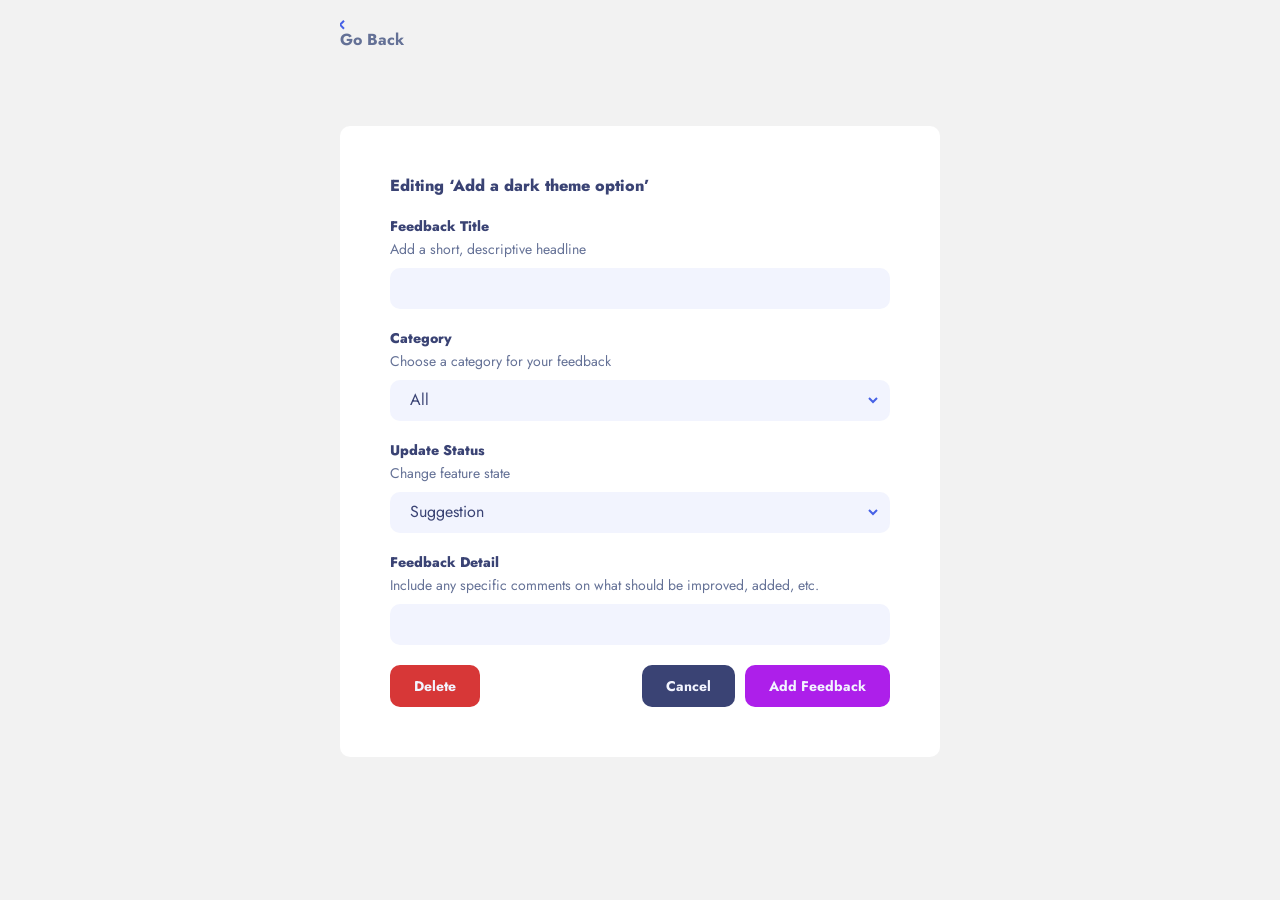
==== feedback-edit.html @ 7755f364 "starter project" ====
<!DOCTYPE html>
<html lang="en">

<head>
  <meta charset="UTF-8">
  <meta name="viewport" content="width=device-width, initial-scale=1.0">

  <link rel="icon" type="image/png" sizes="32x32" href="./assets/favicon-32x32.png">
  <link rel="preconnect" href="https://fonts.googleapis.com">
  <link rel="preconnect" href="https://fonts.gstatic.com" crossorigin>
  <link href="https://fonts.googleapis.com/css2?family=Jost:ital,wght@0,100..900;1,100..900&display=swap" rel="stylesheet">
  <link rel="stylesheet" href="./styles/main.css">

  <title>Frontend Mentor | Product feedback app</title>
</head>

<body>
  <div class="container">
    <div class="form-container">
      <a href="#" class="goback">
        <svg width="5" height="10" viewBox="0 0 5 10" fill="none" xmlns="http://www.w3.org/2000/svg" class="detail__back-icon">
          <path d="M4 8.70703L0 4.70703L4 0.707031" stroke-width="2" stroke="#4661E6"/>
        </svg>
        Go Back
      </a>
      <form action="" class="new-feedback__form form" type="submit">
        <h3 class="form__title">Editing ‘Add a dark theme option’</h3>
        <div class="form__input-area">
          <label for="title" class="form__label">
            <span class="form__label-primary">Feedback Title</span>
            <span class="form__label-secondary">Add a short, descriptive headline</span>
          </label>
          <input type="text" name="title" required>
        </div>
        <div class="form__input-area">
          <label for="category" class="form__label">
            <span class="form__label-primary">Category</span>
            <span class="form__label-secondary">Choose a category for your feedback</span>
          </label>
          <select name="category" required>
            <option value="all">All</option>
            <option value="bug">Bug</option>
            <option value="feature">Feature</option>
            <option value="ui">UI</option>
            <option value="ux">UX</option>
            <option value="enhancement">Enhancement</option>
          </select>
        </div>
        <div class="form__input-area">
          <label for="category" class="form__label">
            <span class="form__label-primary">Update Status</span>
            <span class="form__label-secondary">Change feature state</span>
          </label>
          <select name="category" required>
            <option value="all">Suggestion</option>
            <option value="bug">Planned</option>
            <option value="feature">In-Progress</option>
            <option value="ui">Live</option>
          </select>
        </div>
        <div class="form__input-area">
          <label for="detail" class="form__label">
            <span class="form__label-primary">Feedback Detail</span>
            <span class="form__label-secondary">Include any specific comments on what should be improved, added, etc.</span>
          </label>
          <input type="text" name="detail" required>
        </div>
        <div class="form__button">
          <button class="form__button-delete">Delete</button>
          <button class="form__button-cancel">Cancel</button>
          <button type="submit" class="form__button-add">Add Feedback</button>
        </div>
      </form>
    </div>
  </div>
</body>
<html
---- styles/main.css ----
*, *::before, *::after {
  box-sizing: border-box;
}

html, body, div, span, applet, object, iframe,
h1, h2, h3, h4, h5, h6, p, blockquote, pre,
a, abbr, acronym, address, big, cite, code,
del, dfn, em, img, ins, kbd, q, s, samp,
small, strike, strong, sub, sup, tt, var,
b, u, i, center,
dl, dt, dd, ol, ul, li,
fieldset, form, label, legend,
table, caption, tbody, tfoot, thead, tr, th, td,
article, aside, canvas, details, embed,
figure, figcaption, footer, header, hgroup,
menu, nav, output, ruby, section, summary,
time, mark, audio, video {
  margin: 0;
  padding: 0;
  border: 0;
  font-size: 100%;
  font: inherit;
  vertical-align: baseline;
}

/* HTML5 display-role reset for older browsers */
article, aside, details, figcaption, figure,
footer, header, hgroup, menu, nav, section {
  display: block;
}

body {
  line-height: 1;
}

ol, ul {
  list-style: none;
}

blockquote, q {
  quotes: none;
}

blockquote:before, blockquote:after,
q:before, q:after {
  content: "";
  content: none;
}

table {
  border-collapse: collapse;
  border-spacing: 0;
}

img, picture, video, canvas, svg {
  display: block;
  max-width: 100%;
}

/* 7. Inherit fonts for form controls */
input, button, textarea, select {
  font: inherit;
}

body {
  font-family: "Jost", sans-serif;
  font-size: 16px;
  line-height: 1.3;
  color: #647196;
  background-color: #F2F2F2;
}

.container {
  padding: 20px 40px;
}
@media (max-width: 440px) {
  .container {
    padding: 20px 20px;
  }
}

.hide-tablet {
  display: block;
}
@media (max-width: 768px) {
  .hide-tablet {
    display: none;
  }
}

.form-container {
  margin: 0 auto;
  max-width: 600px;
}

.goback {
  display: block;
  font-weight: 700;
  color: #647196;
  text-decoration: none;
}
.goback--white {
  font-size: 14px;
  color: #ffffff;
}
.goback:hover {
  text-decoration: underline;
}

.progress {
  background-color: #F49F85;
}

.planned {
  background-color: #AD1FEA;
}

.live {
  background-color: #62BCFA;
}

.toolbar {
  display: grid;
  grid-template-columns: auto 1fr auto;
  align-items: center;
  padding: 15px 15px;
  margin-bottom: 15px;
  gap: 40px;
  background-color: #373F68;
  border-radius: 10px;
}

.tag {
  display: inline-block;
  color: #4661E6;
  font-size: 13px;
  font-weight: 700;
  background-color: #F2F4FF;
  border-radius: 10px;
  border: none;
  padding: 6px 16px;
  cursor: pointer;
}
.tag--active {
  background-color: #4661E6;
  color: #FFFFFF;
}
.tag:hover {
  background-color: #CFD7FF;
}

.dot {
  display: inline-block;
  width: 8px;
  height: 8px;
  border-radius: 50%;
  background-color: #AD1FEA;
}

input {
  padding: 10px 20px;
  width: 100%;
  background-color: #F2F4FE;
  border: none;
  border-radius: 10px;
  color: #3A4374;
  cursor: pointer;
}
input::-moz-placeholder {
  transform: translateY(-10px);
}
input::placeholder {
  transform: translateY(-10px);
}

select {
  padding: 10px 20px;
  width: 100%;
  background-color: #F2F4FE;
  border: none;
  border-radius: 10px;
  color: #3A4374;
  -webkit-appearance: none;
     -moz-appearance: none;
          appearance: none;
  cursor: pointer;
  background-image: url("../../assets/shared/icon-arrow-down.svg");
  background-repeat: no-repeat;
  background-position: right 12px center;
}
select::picker(select) {
  -webkit-appearance: base-select;
     -moz-appearance: base-select;
          appearance: base-select;
}

button {
  padding: 12px 24px;
  border-radius: 10px;
  border: 0;
  font-size: 14px;
  font-weight: 700;
  color: #F2F4FE;
  cursor: pointer;
}

.form {
  background-color: #ffffff;
  border-radius: 10px;
  margin-top: 75px;
  padding: 50px 50px;
  display: grid;
  grid-template-columns: 1fr;
  gap: 20px;
}
@media (max-width: 440px) {
  .form {
    padding: 50px 20px;
  }
}
.form__title {
  font-weight: 800;
  font-style: 24px;
  color: #3A4374;
}
.form__label {
  display: flex;
  flex-direction: column;
  gap: 5px;
  margin-bottom: 10px;
}
.form__label-primary {
  color: #3A4374;
  font-weight: 800;
  font-size: 14px;
}
.form__label-secondary {
  color: #647196;
  font-weight: 400;
  font-size: 14px;
}
.form__button {
  display: flex;
  gap: 10px;
  justify-content: end;
}
@media (max-width: 440px) {
  .form__button {
    flex-direction: column;
  }
}
.form__button-delete {
  background-color: #D73737;
  margin-right: auto;
}
.form__button-delete:hover {
  background-color: #E98888;
}
@media (max-width: 440px) {
  .form__button-delete {
    margin-right: 0;
  }
}
.form__button-cancel {
  background-color: #3A4374;
}
.form__button-cancel:hover {
  background-color: #656EA3;
}
.form__button-add {
  background-color: #AD1FEA;
}
.form__button-add:hover {
  background-color: #C75AF6;
}

.card {
  border-radius: 10px;
  background-color: #fff;
}
.card__content {
  padding: 30px 20px 20px;
  display: flex;
  flex-direction: column;
  gap: 15px;
}
.card__marker {
  border-top-left-radius: 10px;
  border-top-right-radius: 10px;
  width: 100%;
  height: 6px;
}
.card__marker-title {
  color: #647196;
  font-size: 16px;
  font-weight: 400;
}
.card__title {
  color: #3A4374;
  font-size: 18px;
  font-weight: 800;
}
.card__text {
  color: #647196;
  font-size: 16px;
  font-weight: 400;
}
.card__tag {
  margin-right: auto;
  display: flex;
  align-items: center;
}
.card__tag span {
  display: inline-block;
  margin-left: 5px;
  color: #3A4374;
}
.card__bottom {
  display: flex;
  justify-content: space-between;
}
.card__comments {
  display: flex;
  align-items: center;
}
.card__comments-number {
  display: inline-block;
  margin-left: 10px;
  color: #3A4374;
  font-size: 16px;
  font-weight: 800;
}

.mobile-menu {
  display: none;
}
.mobile-menu.show {
  display: block;
}

.roadmap__toolbar {
  display: grid;
  grid-template-columns: 1fr auto;
}
.roadmap__title {
  display: flex;
  flex-direction: column;
  align-items: flex-start;
}
.roadmap__tasks {
  margin-top: 15x;
  display: grid;
  grid-template-columns: repeat(auto-fit, minmax(350px, 1fr));
  gap: 10px;
}

.tasks {
  display: flex;
  flex-direction: column;
}
.tasks__title-primary {
  font-size: 18px;
  font-weight: 800;
  color: #3A4374;
}
.tasks__title-secondary {
  font-size: 18px;
  font-weight: 400;
  color: #647196;
}
.tasks-list {
  margin-top: 25px;
  display: flex;
  flex-direction: column;
  gap: 20px;
}/*# sourceMappingURL=main.css.map */
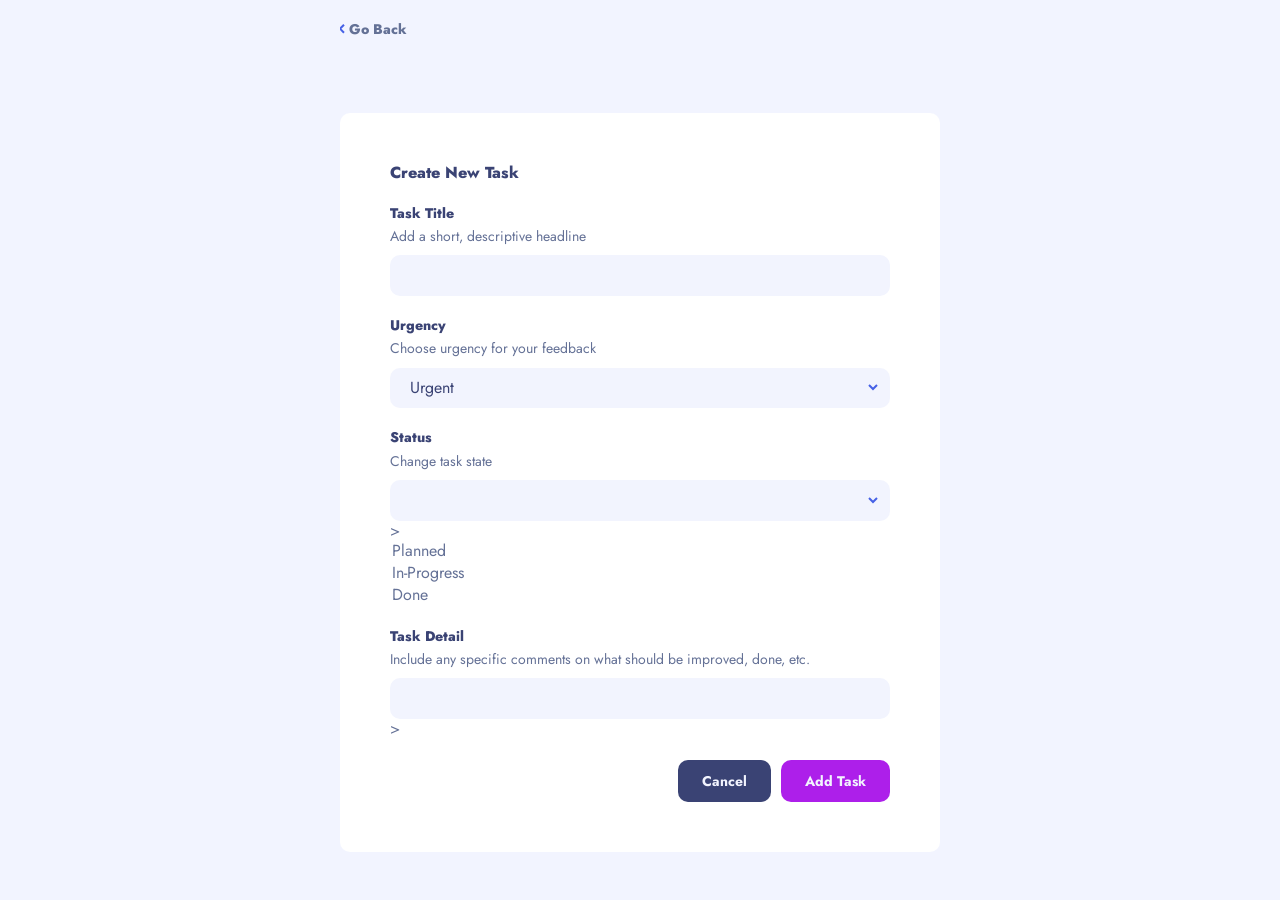
==== commit 6bcc84dc: "finish form layout" ====
--- a/feedback-edit.html
+++ b/feedback-edit.html
@@ -17,58 +17,53 @@
 <body>
   <div class="container">
     <div class="form-container">
-      <a href="#" class="goback">
-        <svg width="5" height="10" viewBox="0 0 5 10" fill="none" xmlns="http://www.w3.org/2000/svg" class="detail__back-icon">
+      <a href="/" class="goback">
+        <svg width="5" height="10" viewBox="0 0 5 10" fill="none" xmlns="http://www.w3.org/2000/svg" class="goback__icon">
           <path d="M4 8.70703L0 4.70703L4 0.707031" stroke-width="2" stroke="#4661E6"/>
         </svg>
         Go Back
       </a>
-      <form action="" class="new-feedback__form form" type="submit">
-        <h3 class="form__title">Editing ‘Add a dark theme option’</h3>
+      <form class="new-task__form form" type="submit">
+        <h3 class="form__title">Create New Task</h3>
         <div class="form__input-area">
           <label for="title" class="form__label">
-            <span class="form__label-primary">Feedback Title</span>
+            <span class="form__label-primary">Task Title</span>
             <span class="form__label-secondary">Add a short, descriptive headline</span>
           </label>
-          <input type="text" name="title" required>
+          <input type="text" name="title" id="title" required>
         </div>
         <div class="form__input-area">
-          <label for="category" class="form__label">
-            <span class="form__label-primary">Category</span>
-            <span class="form__label-secondary">Choose a category for your feedback</span>
+          <label for="urgency" class="form__label">
+            <span class="form__label-primary">Urgency</span>
+            <span class="form__label-secondary">Choose urgency for your feedback</span>
           </label>
-          <select name="category" required>
-            <option value="all">All</option>
-            <option value="bug">Bug</option>
-            <option value="feature">Feature</option>
-            <option value="ui">UI</option>
-            <option value="ux">UX</option>
-            <option value="enhancement">Enhancement</option>
+          <select name="urgency" required id="urgency">
+            <option value="urgent">Urgent</option>
+            <option value="not-urgent">Not urgent </option>
+            <option value="feature">For the feature</option>
           </select>
         </div>
         <div class="form__input-area">
-          <label for="category" class="form__label">
-            <span class="form__label-primary">Update Status</span>
-            <span class="form__label-secondary">Change feature state</span>
+          <label for="status" class="form__label">
+            <span class="form__label-primary">Status</span>
+            <span class="form__label-secondary">Change task state</span>
           </label>
-          <select name="category" required>
-            <option value="all">Suggestion</option>
-            <option value="bug">Planned</option>
-            <option value="feature">In-Progress</option>
-            <option value="ui">Live</option>
+          <select name="status" required id="status"></select>>
+            <option value="planned">Planned</option>
+            <option value="progress">In-Progress</option>
+            <option value="done">Done</option>
           </select>
         </div>
         <div class="form__input-area">
           <label for="detail" class="form__label">
-            <span class="form__label-primary">Feedback Detail</span>
-            <span class="form__label-secondary">Include any specific comments on what should be improved, added, etc.</span>
+            <span class="form__label-primary">Task Detail</span>
+            <span class="form__label-secondary">Include any specific comments on what should be improved, done, etc.</span>
           </label>
-          <input type="text" name="detail" required>
+          <input type="text" name="detail" required id="detail">>
         </div>
         <div class="form__button">
-          <button class="form__button-delete">Delete</button>
-          <button class="form__button-cancel">Cancel</button>
-          <button type="submit" class="form__button-add">Add Feedback</button>
+          <button class="form__button button-cancel">Cancel</button>
+          <button type="submit" class="form__button button-add">Add Task</button>
         </div>
       </form>
     </div>
--- a/styles/main.css
+++ b/styles/main.css
@@ -67,7 +67,7 @@
   font-size: 16px;
   line-height: 1.3;
   color: #647196;
-  background-color: #F2F2F2;
+  background-color: #F2F4FF;
 }
 
 .container {
@@ -95,39 +95,50 @@
 
 .goback {
   display: block;
-  font-weight: 700;
+  font-size: 14px;
+  font-weight: 800;
   color: #647196;
   text-decoration: none;
 }
+.goback__icon {
+  display: inline-block;
+}
 .goback--white {
-  font-size: 14px;
   color: #ffffff;
 }
 .goback:hover {
   text-decoration: underline;
 }
 
+.planned {
+  background-color: #F49F85;
+}
+
 .progress {
-  background-color: #F49F85;
-}
-
-.planned {
   background-color: #AD1FEA;
 }
 
-.live {
-  background-color: #62BCFA;
+.done {
+  background-color: #54b2f1;
 }
 
 .toolbar {
   display: grid;
-  grid-template-columns: auto 1fr auto;
+  grid-template-columns: 1fr auto;
   align-items: center;
-  padding: 15px 15px;
-  margin-bottom: 15px;
-  gap: 40px;
-  background-color: #373F68;
-  border-radius: 10px;
+  padding: 15px 25px;
+  background-color: #3A4374;
+  border-radius: 10px;
+}
+.toolbar__title {
+  display: flex;
+  flex-direction: column;
+  align-items: flex-start;
+}
+.toolbar__title-text {
+  font-weight: 800;
+  font-size: 24px;
+  color: #ffffff;
 }
 
 .tag {
@@ -154,7 +165,6 @@
   width: 8px;
   height: 8px;
   border-radius: 50%;
-  background-color: #AD1FEA;
 }
 
 input {
@@ -203,6 +213,30 @@
   color: #F2F4FE;
   cursor: pointer;
 }
+button.button-delete {
+  background-color: #D73737;
+}
+button.button-delete:hover {
+  background-color: #E98888;
+}
+button.button-update {
+  background-color: #5dde6e;
+}
+button.button-update:hover {
+  background-color: #78c382;
+}
+button.button-cancel {
+  background-color: #3A4374;
+}
+button.button-cancel:hover {
+  background-color: #656EA3;
+}
+button.button-add {
+  background-color: #AD1FEA;
+}
+button.button-add:hover {
+  background-color: #C75AF6;
+}
 
 .form {
   background-color: #ffffff;
@@ -277,12 +311,6 @@
 .card {
   border-radius: 10px;
   background-color: #fff;
-}
-.card__content {
-  padding: 30px 20px 20px;
-  display: flex;
-  flex-direction: column;
-  gap: 15px;
 }
 .card__marker {
   border-top-left-radius: 10px;
@@ -290,6 +318,12 @@
   width: 100%;
   height: 6px;
 }
+.card__content {
+  padding: 30px 20px 20px;
+  display: flex;
+  flex-direction: column;
+  gap: 15px;
+}
 .card__marker-title {
   color: #647196;
   font-size: 16px;
@@ -304,6 +338,7 @@
   color: #647196;
   font-size: 16px;
   font-weight: 400;
+  margin-bottom: 15px;
 }
 .card__tag {
   margin-right: auto;
@@ -315,7 +350,7 @@
   margin-left: 5px;
   color: #3A4374;
 }
-.card__bottom {
+.card__secondary {
   display: flex;
   justify-content: space-between;
 }
@@ -330,6 +365,11 @@
   font-size: 16px;
   font-weight: 800;
 }
+.card__control {
+  display: flex;
+  justify-content: space-between;
+  gap: 10px;
+}
 
 .mobile-menu {
   display: none;
@@ -338,39 +378,34 @@
   display: block;
 }
 
-.roadmap__toolbar {
-  display: grid;
-  grid-template-columns: 1fr auto;
-}
-.roadmap__title {
-  display: flex;
-  flex-direction: column;
-  align-items: flex-start;
-}
-.roadmap__tasks {
-  margin-top: 15x;
+.board {
+  display: grid;
+  grid-template-rows: auto 1fr;
+  gap: 30px;
+}
+.board__content {
+  padding: 0 10px;
+  display: grid;
+  grid-template-rows: auto 1fr;
+  gap: 10px;
+}
+.board .tasks__title {
   display: grid;
   grid-template-columns: repeat(auto-fit, minmax(350px, 1fr));
-  gap: 10px;
-}
-
-.tasks {
-  display: flex;
-  flex-direction: column;
-}
-.tasks__title-primary {
+  gap: 15px;
+}
+.board .tasks__title-primary {
   font-size: 18px;
   font-weight: 800;
   color: #3A4374;
 }
-.tasks__title-secondary {
+.board .tasks__title-secondary {
   font-size: 18px;
   font-weight: 400;
   color: #647196;
 }
-.tasks-list {
-  margin-top: 25px;
-  display: flex;
-  flex-direction: column;
-  gap: 20px;
+.board .tasks__lists {
+  display: grid;
+  grid-template-columns: repeat(auto-fit, minmax(350px, 1fr));
+  gap: 15px;
 }/*# sourceMappingURL=main.css.map */
